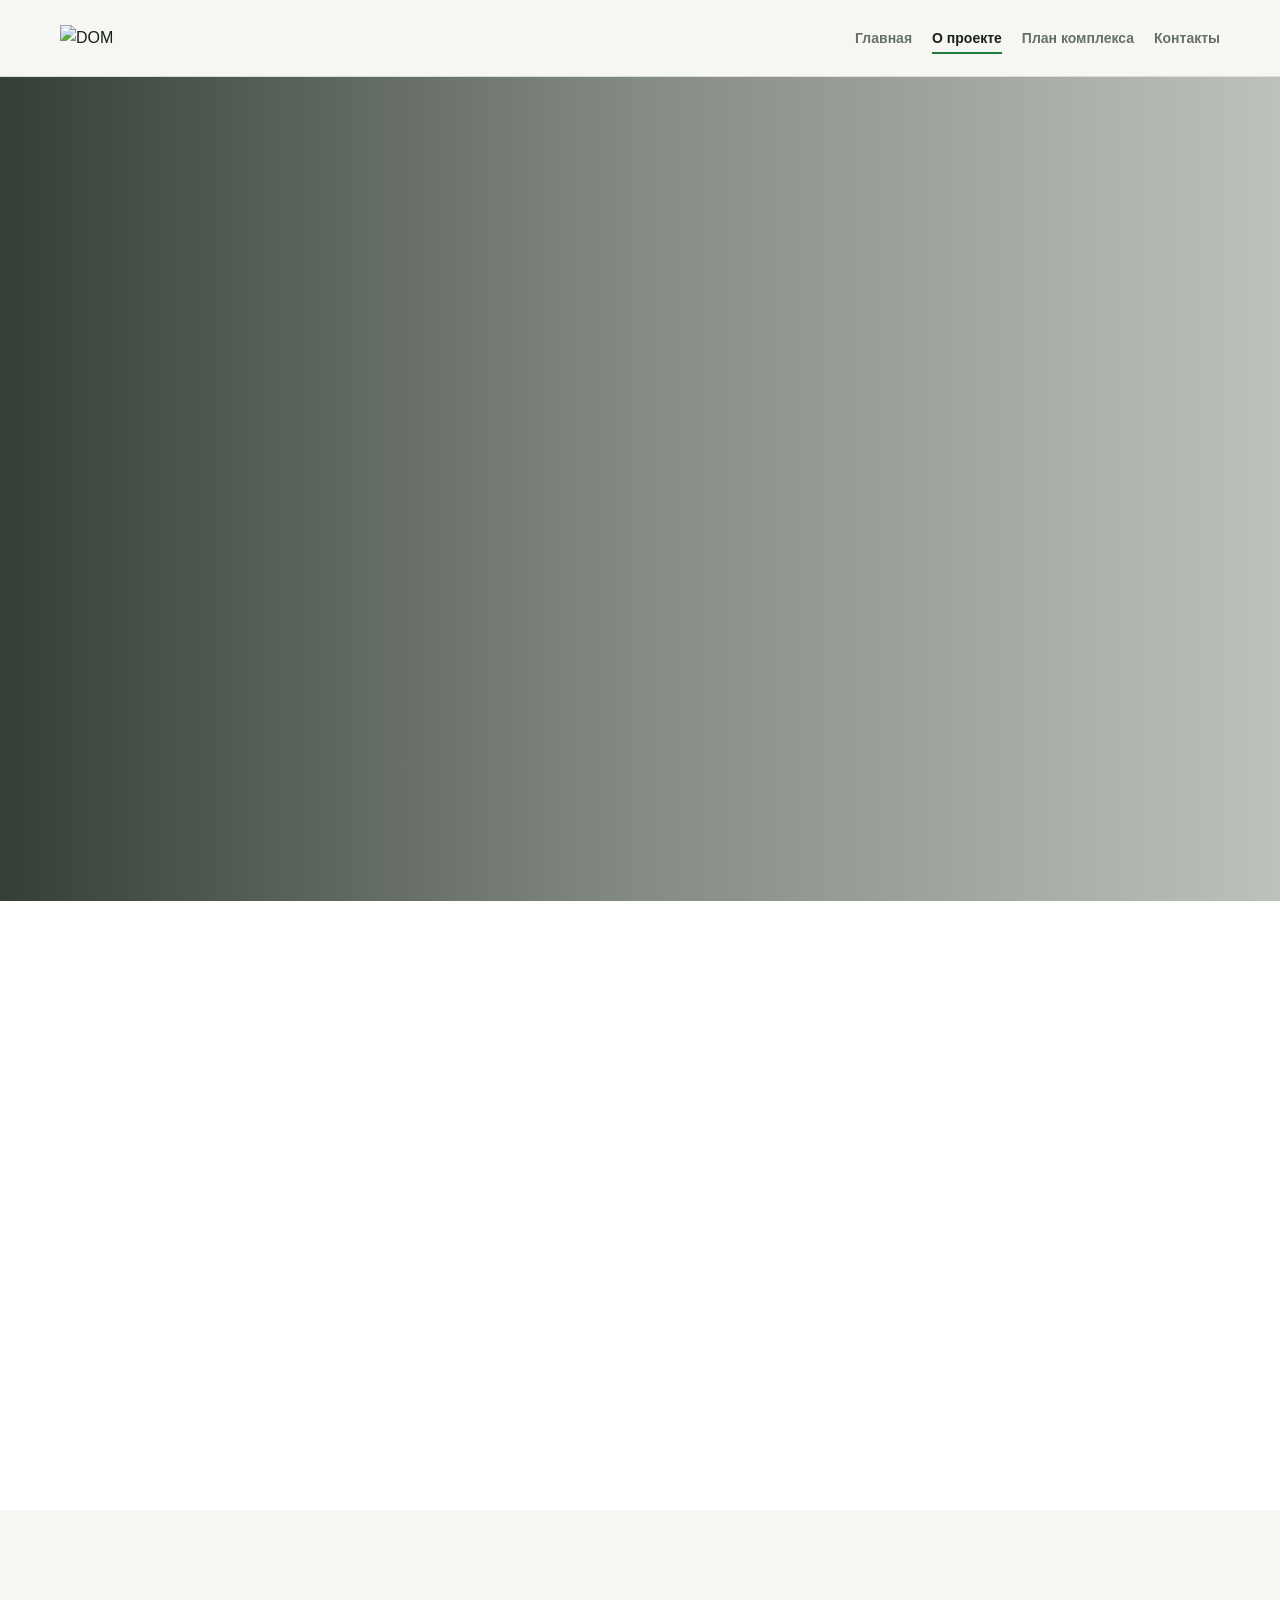
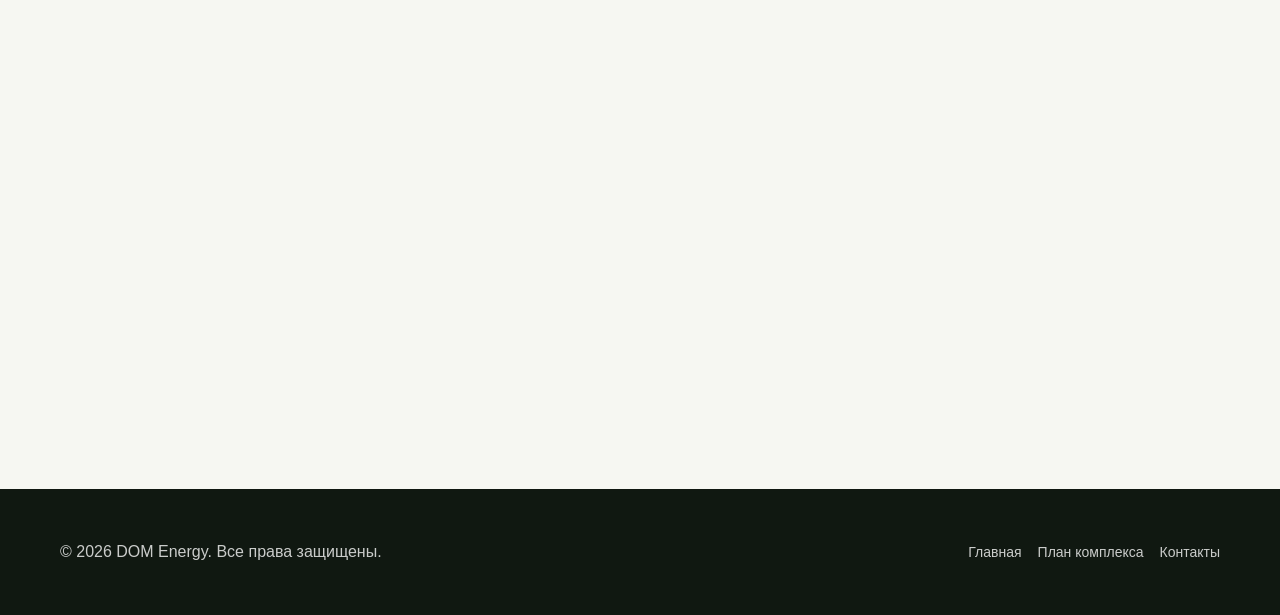
==== about.html @ fd67363a "Improve mobile layout and Fornovo branding" ====
<!DOCTYPE html>
<html lang="ru">
<head>
  <meta charset="UTF-8">
  <meta name="viewport" content="width=device-width, initial-scale=1.0">
  <title>О проекте | DOM Energy</title>
  <meta name="description" content="О проекте DOM Energy: многофункциональный придорожный комплекс с автомобильной газонаполнительной компрессорной станцией.">
  <meta name="keywords" content="DOM Energy, о проекте, АГНКС, дорожная инфраструктура, экологичный комплекс">
  <link rel="icon" href="favicon.ico" sizes="any">
  <link rel="icon" type="image/png" sizes="32x32" href="assets/images/favicon-32.png">
  <link rel="apple-touch-icon" sizes="180x180" href="assets/images/favicon-180.png">
  <link rel="stylesheet" href="css/style.css">
</head>
<body>
  <header class="site-header">
    <div class="container header-inner">
      <a class="logo" href="index.html" aria-label="DOM Energy"><img src="assets/images/dom-logo.png" alt="DOM"></a>
      <nav class="site-nav" aria-label="Основное меню"><ul class="nav-list"><li><a class="nav-link" href="index.html">Главная</a></li><li><a class="nav-link active" href="about.html">О проекте</a></li><li><a class="nav-link" href="plan.html">План комплекса</a></li><li><a class="nav-link" href="index.html#contacts">Контакты</a></li></ul></nav>
      <button class="burger" type="button" aria-label="Открыть меню" aria-expanded="false"><span></span><span></span><span></span></button>
    </div>
  </header>
  <main>
    <section class="hero about-hero" style="--hero-image: url('../assets/images/about-hero-dom.jpg');">
      <div class="container hero-content reveal">
        <p class="eyebrow">О проекте</p>
        <h1>Инфраструктура для экологичных и комфортных поездок</h1>
      </div>
    </section>
    <section class="section section-alt">
      <div class="container feature">
        <div class="reveal">
          <h2>Многофункциональный придорожный комплекс с АГНКС</h2>
          <p class="lead">Многофункциональный придорожный комплекс с автомобильной газонаполнительной компрессорной станцией предлагает современные и экологически чистые решения для автомобилистов. Расположенный на стратегическом маршруте, проект поддерживает развитие инфраструктуры и локального бизнеса.</p>
          <div class="section-actions">
            <a class="btn btn-primary" href="index.html#contacts">Связаться</a>
            <a class="btn btn-outline" href="plan.html">План комплекса</a>
          </div>
        </div>
        <div class="feature-media reveal">
          <img src="assets/images/about-project-detail.jpg" alt="Навес и архитектура комплекса DOM Energy">
        </div>
      </div>
    </section>
    <section class="section">
      <div class="container">
        <div class="section-head reveal"><div><p class="eyebrow">Преимущества</p><h2>Комплекс создан вокруг потребностей дороги</h2></div><p>Остановка должна быть понятной, безопасной и полезной для водителя, пассажиров и местного бизнеса.</p></div>
        <div class="grid grid-3">
          <article class="card service-card reveal"><div class="service-icon">ECO</div><h3>Экологичность</h3><p>АГНКС и зарядная станция поддерживают более чистые виды транспорта.</p></article>
          <article class="card service-card reveal"><div class="service-icon">NET</div><h3>Сетевой партнер</h3><p>Заправки покрывают маршрут от Узбекистана до России и упрощают работу через одного контрагента.</p></article>
          <article class="card service-card fornovo-card reveal"><div class="fornovo-brand"><img src="assets/images/fornovo-gas-logo.svg" alt="Fornovo Gas"><span class="italy-flag" aria-label="Флаг Италии" role="img"></span></div><h3>Fornovo Gas</h3><p>Оборудование итальянского производства надежно держит давление и рассчитано на стабильную эксплуатацию.</p></article>
        </div>
      </div>
    </section>
  </main>
  <footer class="site-footer"><div class="container footer-inner"><p>© 2026 DOM Energy. Все права защищены.</p><div class="footer-links"><a href="index.html">Главная</a><a href="plan.html">План комплекса</a><a href="index.html#contacts">Контакты</a></div></div></footer>
  <script src="js/main.js"></script>
</body>
</html>
---- css/style.css ----
:root {
  --bg: #f6f7f2;
  --surface: #ffffff;
  --surface-soft: #eef4ec;
  --text: #172019;
  --muted: #657167;
  --brand: #1f7a3d;
  --brand-dark: #12562a;
  --accent: #d7a84d;
  --line: rgba(23, 32, 25, 0.12);
  --shadow: 0 18px 46px rgba(15, 38, 22, 0.12);
  --radius: 8px;
}

* {
  box-sizing: border-box;
}

html {
  width: 100%;
  margin: 0;
  padding: 0;
  scroll-behavior: smooth;
  overflow-x: clip;
}

body {
  width: 100%;
  margin: 0;
  padding: 0;
  font-family: Arial, Helvetica, sans-serif;
  color: var(--text);
  background: var(--bg);
  line-height: 1.6;
  overflow-x: clip;
}

img {
  display: block;
  width: 100%;
  height: auto;
}

a {
  color: inherit;
  text-decoration: none;
}

.container {
  width: min(1160px, calc(100% - 32px));
  margin: 0 auto;
}

.site-header {
  position: sticky;
  top: 0;
  z-index: 50;
  margin: 0;
  background: rgba(246, 247, 242, 0.92);
  border-bottom: 1px solid var(--line);
  backdrop-filter: blur(14px);
}

.header-inner {
  display: flex;
  align-items: center;
  justify-content: space-between;
  min-height: 76px;
  gap: 24px;
}

.logo {
  display: inline-flex;
  align-items: center;
  flex: 0 0 auto;
}

.logo img {
  width: 156px;
  height: auto;
  max-height: 54px;
  object-fit: contain;
}

.nav-list {
  display: flex;
  align-items: center;
  gap: 20px;
  margin: 0;
  padding: 0;
  list-style: none;
  font-size: 14px;
  font-weight: 700;
}

.nav-link {
  position: relative;
  padding: 8px 0;
  color: var(--muted);
  transition: color 0.2s ease;
}

.mobile-br {
  display: none;
}

.mobile-hyphen {
  display: none;
}

.nav-link::after {
  position: absolute;
  right: 0;
  bottom: 0;
  left: 0;
  height: 2px;
  content: "";
  background: var(--brand);
  transform: scaleX(0);
  transform-origin: left;
  transition: transform 0.2s ease;
}

.nav-link:hover,
.nav-link.active {
  color: var(--text);
}

.nav-link:hover::after,
.nav-link.active::after {
  transform: scaleX(1);
}

.burger {
  display: none;
  width: 44px;
  height: 44px;
  padding: 0;
  border: 1px solid var(--line);
  border-radius: var(--radius);
  background: var(--surface);
  cursor: pointer;
}

.burger span {
  display: block;
  width: 20px;
  height: 2px;
  margin: 5px auto;
  background: var(--text);
  transition: transform 0.2s ease, opacity 0.2s ease;
}

.burger.is-open span:nth-child(1) {
  transform: translateY(7px) rotate(45deg);
}

.burger.is-open span:nth-child(2) {
  opacity: 0;
}

.burger.is-open span:nth-child(3) {
  transform: translateY(-7px) rotate(-45deg);
}

.hero {
  position: relative;
  display: grid;
  align-items: end;
  min-height: calc(100vh - 76px);
  padding: 110px 0 72px;
  color: #fff;
  background-image: linear-gradient(90deg, rgba(9, 22, 13, 0.82), rgba(9, 22, 13, 0.48), rgba(9, 22, 13, 0.24)), var(--hero-image);
  background-position: center;
  background-size: cover;
}

.page-hero {
  min-height: 430px;
}

.about-hero {
  align-items: center;
  padding-top: 72px;
  padding-bottom: 72px;
}

.hero-content {
  max-width: none;
}

.hero-content h1,
.hero-content .hero-text {
  max-width: 880px;
}

.eyebrow {
  display: inline-flex;
  align-items: center;
  gap: 10px;
  margin: 0 0 18px;
  color: #f1d38d;
  font-size: 13px;
  font-weight: 800;
  text-transform: uppercase;
}

.eyebrow::before {
  width: 38px;
  height: 2px;
  content: "";
  background: currentColor;
}

h1,
h2,
h3 {
  margin: 0;
  line-height: 1.12;
}

h1 {
  max-width: 880px;
  font-size: clamp(40px, 7vw, 82px);
}

h2 {
  font-size: clamp(30px, 4vw, 44px);
}

h3 {
  font-size: 22px;
}

.hero-text {
  max-width: 660px;
  margin: 22px 0 0;
  color: rgba(255, 255, 255, 0.86);
  font-size: clamp(17px, 2vw, 21px);
}

.hero-actions,
.section-actions {
  display: flex;
  flex-wrap: wrap;
  gap: 14px;
  margin-top: 34px;
}

.btn {
  display: inline-flex;
  align-items: center;
  justify-content: center;
  min-height: 48px;
  padding: 13px 22px;
  border: 1px solid transparent;
  border-radius: var(--radius);
  font-weight: 800;
  transition: transform 0.2s ease, box-shadow 0.2s ease, background 0.2s ease;
}

.btn:hover {
  transform: translateY(-2px);
  box-shadow: 0 12px 24px rgba(15, 38, 22, 0.16);
}

.btn-primary {
  color: #fff;
  background: var(--brand);
}

.btn-primary:hover {
  background: var(--brand-dark);
}

.btn-light {
  color: var(--text);
  background: #fff;
}

.btn-outline {
  color: var(--text);
  border-color: var(--line);
  background: transparent;
}

.section {
  padding: 86px 0;
}

.section-alt {
  background: var(--surface);
}

.section-head {
  display: flex;
  align-items: end;
  justify-content: space-between;
  gap: 28px;
  margin-bottom: 36px;
}

.section-head p {
  max-width: 520px;
  margin: 0;
  color: var(--muted);
}

.lead {
  max-width: 760px;
  color: var(--muted);
  font-size: 19px;
}

.grid {
  display: grid;
  gap: 22px;
}

.grid-2 {
  grid-template-columns: repeat(2, minmax(0, 1fr));
}

.grid-3 {
  grid-template-columns: repeat(3, minmax(0, 1fr));
}

.grid-4 {
  grid-template-columns: repeat(4, minmax(0, 1fr));
}

.card {
  overflow: hidden;
  border: 1px solid var(--line);
  border-radius: var(--radius);
  background: var(--surface);
  box-shadow: 0 10px 30px rgba(15, 38, 22, 0.06);
  transition: transform 0.2s ease, box-shadow 0.2s ease, border-color 0.2s ease;
}

.card:hover {
  border-color: rgba(31, 122, 61, 0.3);
  box-shadow: var(--shadow);
  transform: translateY(-4px);
}

.service-card {
  padding: 24px;
}

.service-icon {
  display: grid;
  place-items: center;
  width: 48px;
  height: 48px;
  margin-bottom: 18px;
  color: var(--brand-dark);
  border-radius: 50%;
  background: var(--surface-soft);
  font-weight: 900;
}

.service-icon svg {
  width: 24px;
  height: 24px;
  fill: none;
  stroke: currentColor;
  stroke-width: 2;
  stroke-linecap: round;
  stroke-linejoin: round;
}

.fornovo-brand {
  display: flex;
  align-items: center;
  justify-content: space-between;
  gap: 18px;
  min-height: 64px;
  margin-bottom: 18px;
}

.fornovo-brand img {
  width: min(230px, calc(100% - 74px));
  height: auto;
}

.italy-flag {
  flex: 0 0 56px;
  width: 56px;
  height: 38px;
  overflow: hidden;
  border: 1px solid var(--line);
  border-radius: 4px;
  background: linear-gradient(90deg, #009246 0 33.333%, #fff 33.333% 66.666%, #ce2b37 66.666%);
  box-shadow: 0 5px 12px rgba(15, 38, 22, 0.1);
}

.service-card--pending {
  color: #6e746d;
  background: #f0f1ed;
  filter: grayscale(1);
}

.service-card--pending .service-icon {
  color: #777d76;
  background: #e1e3de;
}

.service-card--pending h3,
.service-card--pending p {
  color: #777d76;
}

.service-status {
  display: inline-flex;
  margin-top: 16px;
  padding: 6px 10px;
  color: #6a6f69;
  border: 1px solid rgba(106, 111, 105, 0.22);
  border-radius: 999px;
  background: rgba(255, 255, 255, 0.48);
  font-size: 12px;
  font-weight: 800;
}

.service-card p,
.info-card p,
.stat-card p {
  margin: 12px 0 0;
  color: var(--muted);
}

.image-card img {
  height: 260px;
  object-fit: cover;
}

.image-card figcaption {
  padding: 16px 18px;
  font-weight: 800;
}

.gallery-page {
  min-height: calc(100vh - 76px);
  padding: 96px 0;
  background: var(--bg);
}

.gallery-title {
  max-width: 760px;
  margin-bottom: 42px;
}

.gallery-title h1 {
  color: var(--text);
  font-size: clamp(64px, 13vw, 168px);
  letter-spacing: 0;
}

.gallery-title p:not(.eyebrow) {
  max-width: 680px;
  margin: 18px 0 0;
  color: var(--muted);
  font-size: 20px;
}

.gallery-layout {
  display: grid;
  grid-template-columns: repeat(4, minmax(0, 1fr));
  grid-auto-rows: 260px;
  gap: 18px;
}

.gallery-tile {
  position: relative;
  min-height: 260px;
  margin: 0;
  overflow: hidden;
  border-radius: var(--radius);
  background: #101811;
  box-shadow: var(--shadow);
}

.gallery-tile-large {
  grid-column: span 2;
  grid-row: span 2;
}

.gallery-tile-wide {
  grid-column: span 2;
}

.gallery-tile img {
  width: 100%;
  height: 100%;
  object-fit: cover;
  transition: transform 0.45s ease;
}

.gallery-tile::after {
  position: absolute;
  inset: 0;
  content: "";
  background: linear-gradient(180deg, rgba(16, 24, 17, 0.05), rgba(16, 24, 17, 0.74));
}

.gallery-tile:hover img {
  transform: scale(1.04);
}

.gallery-tile figcaption {
  position: absolute;
  right: 20px;
  bottom: 18px;
  left: 20px;
  z-index: 1;
  color: #fff;
}

.gallery-tile figcaption span {
  display: block;
  color: #f1d38d;
  font-size: 12px;
  font-weight: 900;
  text-transform: uppercase;
}

.gallery-tile figcaption strong {
  display: block;
  margin-top: 4px;
  font-size: 22px;
  line-height: 1.2;
}

.route-map-grid {
  display: grid;
  grid-template-columns: repeat(2, minmax(0, 1fr));
  gap: 22px;
  margin-bottom: 28px;
}

.route-map img {
  width: 100%;
  height: auto;
  object-fit: initial;
  cursor: zoom-in;
}

.route-map:hover img {
  opacity: 0.92;
}

.lightbox {
  position: fixed;
  inset: 0;
  z-index: 100;
  display: none;
  align-items: center;
  justify-content: center;
  padding: 28px;
  background: rgba(10, 16, 12, 0.86);
}

.lightbox.is-open {
  display: flex;
}

.lightbox img {
  width: auto;
  max-width: min(96vw, 1500px);
  max-height: 88vh;
  border-radius: var(--radius);
  background: #fff;
  box-shadow: 0 24px 70px rgba(0, 0, 0, 0.38);
  object-fit: contain;
}

.lightbox-close {
  position: absolute;
  top: 18px;
  right: 18px;
  display: grid;
  place-items: center;
  width: 46px;
  height: 46px;
  color: var(--text);
  border: 0;
  border-radius: 50%;
  background: #fff;
  font-size: 28px;
  line-height: 1;
  cursor: pointer;
}

.route-benefits {
  display: grid;
  grid-template-columns: repeat(4, minmax(0, 1fr));
  gap: 18px;
}

.route-benefit {
  padding: 22px;
}

.route-benefit strong {
  display: block;
  color: var(--brand);
  font-size: 30px;
  line-height: 1.1;
}

.route-benefit span {
  display: block;
  margin-top: 10px;
  color: var(--muted);
}

.station-location-layout {
  display: grid;
  grid-template-columns: minmax(0, 1.35fr) minmax(300px, 0.65fr);
  gap: 22px;
  align-items: start;
  margin-bottom: 28px;
}

.station-location-map {
  margin: 0;
  line-height: 0;
}

.station-location-map img {
  display: block;
  width: 100%;
  height: auto;
  min-height: 0;
  object-fit: initial;
  cursor: zoom-in;
}

.station-location-qr {
  display: grid;
  grid-template-columns: 1fr;
  grid-template-rows: repeat(2, minmax(0, 1fr));
  gap: 18px;
  min-height: 0;
  overflow: hidden;
}

.station-location-qr .qr-card {
  display: flex;
  align-items: center;
  justify-content: center;
  flex-direction: column;
  min-height: 0;
  padding: 10px;
}

.station-location-qr .qr-card img {
  width: auto;
  height: min(60%, 130px);
  max-width: 80%;
  object-fit: contain;
}

.station-location-qr .qr-card h3 {
  margin-top: 6px;
  font-size: 16px;
}

.station-location-qr .qr-card p {
  margin-top: 2px;
  font-size: 12px;
}

.feature {
  display: grid;
  grid-template-columns: minmax(0, 1fr) minmax(320px, 0.9fr);
  gap: 42px;
  align-items: center;
}

.feature-media {
  overflow: hidden;
  border-radius: var(--radius);
  box-shadow: var(--shadow);
}

.video-frame {
  position: relative;
  overflow: hidden;
  border: 1px solid var(--line);
  border-radius: var(--radius);
  background: #101811;
  box-shadow: var(--shadow);
}

.video-frame video {
  display: block;
  width: 100%;
  max-height: 680px;
  aspect-ratio: 16 / 9;
  background: #101811;
  object-fit: contain;
}

.video-play-button {
  position: absolute;
  top: 50%;
  left: 50%;
  display: grid;
  place-items: center;
  width: 82px;
  height: 82px;
  padding: 0;
  color: #fff;
  border: 2px solid rgba(255, 255, 255, 0.86);
  border-radius: 50%;
  background: rgba(18, 86, 42, 0.88);
  box-shadow: 0 14px 36px rgba(0, 0, 0, 0.28);
  cursor: pointer;
  transform: translate(-50%, -50%);
  transition: opacity 0.2s ease, transform 0.2s ease, background 0.2s ease;
}

.video-play-button:hover {
  background: var(--brand);
  transform: translate(-50%, -50%) scale(1.06);
}

.video-play-button.is-hidden {
  pointer-events: none;
  opacity: 0;
}

.video-play-button svg {
  display: block;
  width: 36px;
  height: 36px;
  margin: 0;
  fill: currentColor;
}

.feature-list {
  display: grid;
  gap: 14px;
  margin: 26px 0 0;
  padding: 0;
  list-style: none;
}

.feature-list li {
  padding: 14px 16px;
  border-left: 4px solid var(--brand);
  background: var(--surface-soft);
}

.stat-card {
  padding: 28px;
  background: var(--surface);
}

.stat-value {
  color: var(--brand);
  font-size: clamp(34px, 5vw, 54px);
  font-weight: 900;
  line-height: 1;
}

.plan-layout {
  display: grid;
  grid-template-columns: minmax(0, 1.2fr) minmax(280px, 0.8fr);
  gap: 28px;
  align-items: start;
}

.plan-section-title {
  margin-bottom: 34px;
}

.plan-image {
  overflow: hidden;
  border-radius: var(--radius);
  background: #fff;
  box-shadow: var(--shadow);
  line-height: 0;
}

.plan-image img {
  display: block;
  width: 100%;
  height: auto;
  cursor: zoom-in;
}

.plan-zone-panel {
  padding: 28px 32px;
  border: 1px solid var(--line);
  border-radius: var(--radius);
  background: var(--surface);
  box-shadow: 0 10px 30px rgba(15, 38, 22, 0.06);
}

.plan-zone-panel h3 {
  margin-bottom: 12px;
  font-size: 28px;
}

.plan-list {
  margin: 0;
  padding: 0;
  list-style: none;
}

.plan-list li {
  display: flex;
  gap: 12px;
  padding: 14px 0;
  border-bottom: 1px solid var(--line);
}

.plan-number {
  display: grid;
  flex: 0 0 32px;
  place-items: center;
  width: 32px;
  height: 32px;
  color: #fff;
  border-radius: 50%;
  background: var(--brand);
  font-size: 13px;
  font-weight: 900;
}

.plan-number--yellow {
  color: #172019;
  background: #d0aa5c;
}

.plan-number--red {
  background: #ab3f45;
}

.plan-number--blue {
  color: #172019;
  background: #a1b7bf;
}

.plan-number--black {
  background: #172019;
}

.contact-box {
  display: grid;
  grid-template-columns: minmax(0, 0.95fr) minmax(280px, 1.05fr);
  gap: 28px;
  align-items: stretch;
}

.contact-panel {
  padding: 30px;
  color: #fff;
  border-radius: var(--radius);
  background: var(--brand-dark);
}

.contact-panel a {
  display: flex;
  align-items: center;
  gap: 12px;
  margin-top: 14px;
  color: #fff;
  font-size: 22px;
  font-weight: 900;
  overflow-wrap: anywhere;
}

.contact-panel a svg {
  flex: 0 0 22px;
  width: 22px;
  height: 22px;
  fill: none;
  stroke: currentColor;
  stroke-width: 2;
  stroke-linecap: round;
  stroke-linejoin: round;
}

.contact-note {
  padding: 30px;
  border: 1px solid var(--line);
  border-radius: var(--radius);
  background: var(--surface);
}

.qr-grid {
  display: grid;
  grid-template-columns: repeat(2, minmax(0, 1fr));
  gap: 18px;
}

.qr-card {
  padding: 18px;
  border: 1px solid var(--line);
  border-radius: var(--radius);
  background: var(--surface);
  text-align: center;
}

.qr-card img {
  width: min(100%, 220px);
  margin: 0 auto;
}

.qr-card h3 {
  margin-top: 14px;
  font-size: 18px;
}

.qr-card p {
  margin: 6px 0 0;
  color: var(--muted);
  font-size: 14px;
}

.site-footer {
  padding: 34px 0;
  color: rgba(255, 255, 255, 0.78);
  background: #101811;
}

.footer-inner {
  display: flex;
  align-items: center;
  justify-content: space-between;
  gap: 20px;
}

.footer-links {
  display: flex;
  flex-wrap: wrap;
  gap: 16px;
  font-size: 14px;
}

.footer-links a:hover {
  color: #fff;
}

.reveal {
  opacity: 0;
  transform: translateY(22px);
  transition: opacity 0.6s ease, transform 0.6s ease;
}

.reveal.is-visible {
  opacity: 1;
  transform: translateY(0);
}

.not-found {
  display: grid;
  place-items: center;
  min-height: calc(100vh - 76px);
  padding: 80px 0;
  text-align: center;
}

.not-found h1 {
  margin-bottom: 18px;
  color: var(--brand);
  font-size: clamp(78px, 18vw, 170px);
}

.not-found p {
  max-width: 560px;
  margin: 0 auto;
  color: var(--muted);
  font-size: 19px;
}

@media (max-width: 980px) {
  .burger {
    display: block;
  }

  .site-nav {
    position: fixed;
    top: 76px;
    right: 0;
    left: 0;
    padding: 18px 16px 22px;
    border-bottom: 1px solid var(--line);
    background: var(--surface);
    transform: translateY(-130%);
    visibility: hidden;
    opacity: 0;
    pointer-events: none;
    transition: transform 0.24s ease, opacity 0.18s ease, visibility 0s linear 0.24s;
  }

  .site-nav.is-open {
    transform: translateY(0);
    visibility: visible;
    opacity: 1;
    pointer-events: auto;
    transition-delay: 0s;
  }

  .nav-list {
    display: grid;
    gap: 8px;
  }

  .nav-link {
    display: block;
    padding: 11px 0;
  }

  .grid-3,
  .grid-4,
  .feature,
  .plan-layout,
  .contact-box,
  .route-map-grid,
  .route-benefits,
  .station-location-layout {
    grid-template-columns: 1fr;
  }

  .route-benefits {
    grid-template-columns: repeat(2, minmax(0, 1fr));
  }

  .gallery-layout {
    grid-template-columns: repeat(2, minmax(0, 1fr));
  }

  .grid-4 {
    grid-template-columns: repeat(2, minmax(0, 1fr));
  }

  .section-head {
    align-items: start;
    flex-direction: column;
  }
}

@media (max-width: 680px) {
  .container {
    width: min(calc(100% - 24px), 1160px);
  }

  .mobile-br {
    display: block;
  }

  .mobile-hyphen {
    display: inline;
  }


  .header-inner {
    min-height: 64px;
  }

  .logo img {
    width: 124px;
    max-height: 42px;
  }

  .site-nav {
    top: 64px;
  }

  .hero {
    min-height: 620px;
    padding: 86px 0 48px;
  }

  .home-hero {
    align-items: center;
    min-height: calc(100svh - 64px);
    padding: 32px 0;
    background-position: 58% center;
  }

  .home-hero .hero-content {
    max-width: 100%;
    margin-top: -88px;
  }

  .home-hero h1 {
    max-width: 100%;
    font-size: 38px;
    overflow-wrap: normal;
  }

  .home-hero .hero-text {
    max-width: 100%;
    margin-top: 18px;
    font-size: 17px;
    line-height: 1.5;
  }

  .home-hero .eyebrow {
    margin-bottom: 14px;
  }

  .hero:not(.home-hero) {
    align-items: center;
    min-height: calc(100svh - 64px);
    padding: 32px 0;
  }

  .hero:not(.home-hero) .hero-content {
    margin-top: -120px;
  }

  .page-hero {
    min-height: 360px;
  }

  .section {
    padding: 62px 0;
  }

  .grid-2,
  .grid-4 {
    grid-template-columns: 1fr;
  }

  .qr-grid {
    grid-template-columns: 1fr;
  }

  .station-location-qr {
    grid-template-columns: 1fr;
    grid-template-rows: none;
    height: auto !important;
    overflow: visible;
  }

  .station-location-qr .qr-card {
    padding: 18px;
  }

  .station-location-qr .qr-card img {
    width: min(70%, 180px);
    height: auto;
  }

  .route-benefits {
    grid-template-columns: 1fr;
  }

  .gallery-page {
    padding: 66px 0;
  }

  .gallery-layout {
    grid-template-columns: 1fr;
    grid-auto-rows: 250px;
  }

  .gallery-tile-large,
  .gallery-tile-wide {
    grid-column: auto;
    grid-row: auto;
  }

  .hero-actions,
  .section-actions {
    align-items: stretch;
    flex-direction: column;
  }

  .btn {
    width: 100%;
  }

  .footer-inner {
    align-items: start;
    flex-direction: column;
  }
}

@media (max-width: 390px) {
  .home-hero h1 {
    font-size: 29px;
  }
}
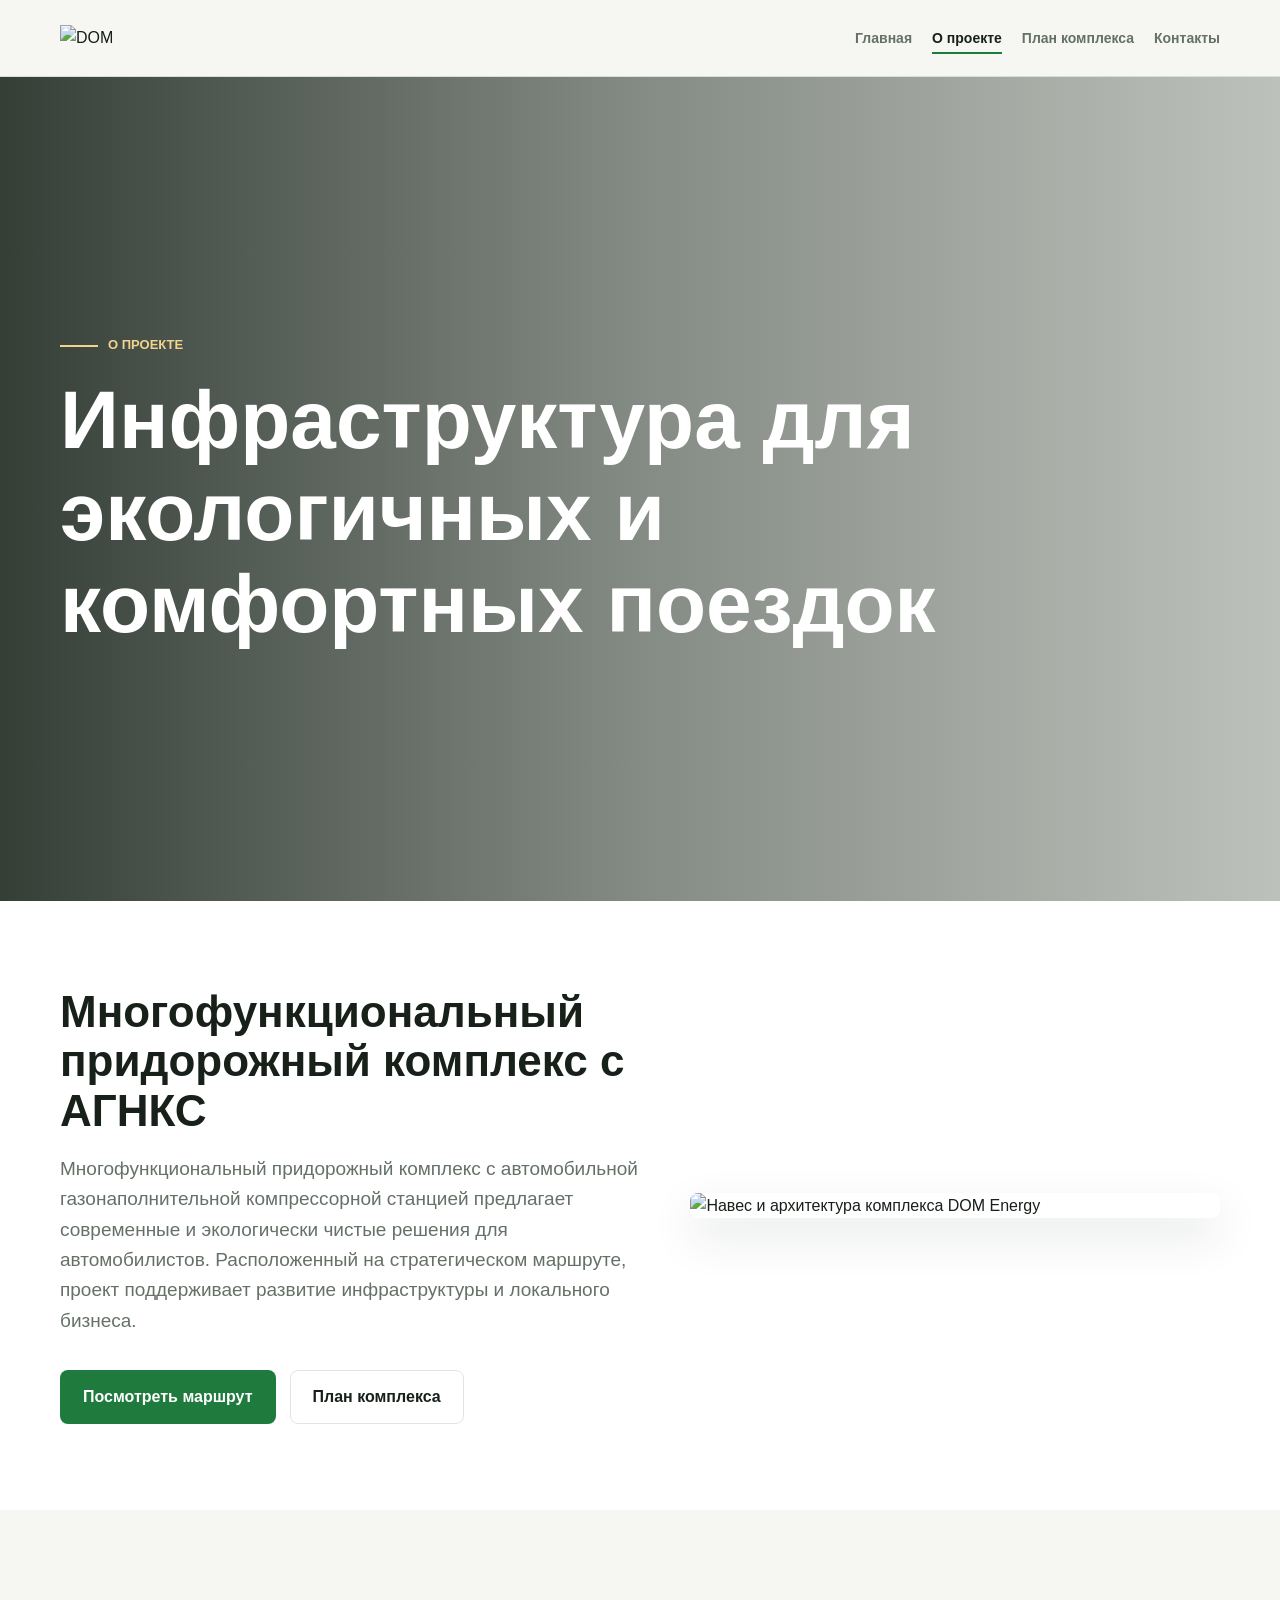
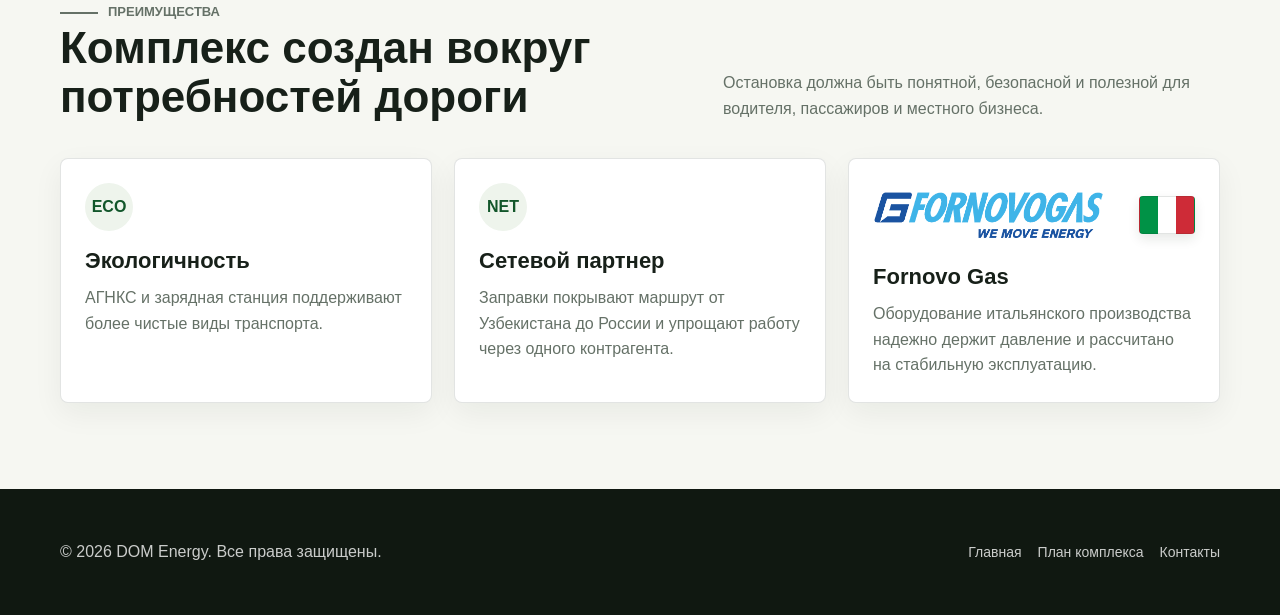
==== commit afc8f7de: "Update Fornovo Gas logo" ====
--- a/about.html
+++ b/about.html
@@ -32,7 +32,7 @@
           <h2>Многофункциональный придорожный комплекс с АГНКС</h2>
           <p class="lead">Многофункциональный придорожный комплекс с автомобильной газонаполнительной компрессорной станцией предлагает современные и экологически чистые решения для автомобилистов. Расположенный на стратегическом маршруте, проект поддерживает развитие инфраструктуры и локального бизнеса.</p>
           <div class="section-actions">
-            <a class="btn btn-primary" href="index.html#contacts">Связаться</a>
+            <a class="btn btn-primary" href="https://yandex.kz/maps/?l=sat%2Cskl&amp;ll=69.679462%2C48.228951&amp;mode=usermaps&amp;source=constructorLink&amp;um=constructor%3Add75e67c82feb4b6790c276343f9a0adabf90b394c33e07c83ea344fcc269976&amp;z=5" target="_blank" rel="noopener noreferrer">Посмотреть маршрут</a>
             <a class="btn btn-outline" href="plan.html">План комплекса</a>
           </div>
         </div>
@@ -47,7 +47,7 @@
         <div class="grid grid-3">
           <article class="card service-card reveal"><div class="service-icon">ECO</div><h3>Экологичность</h3><p>АГНКС и зарядная станция поддерживают более чистые виды транспорта.</p></article>
           <article class="card service-card reveal"><div class="service-icon">NET</div><h3>Сетевой партнер</h3><p>Заправки покрывают маршрут от Узбекистана до России и упрощают работу через одного контрагента.</p></article>
-          <article class="card service-card fornovo-card reveal"><div class="fornovo-brand"><img src="assets/images/fornovo-gas-logo.svg" alt="Fornovo Gas"><span class="italy-flag" aria-label="Флаг Италии" role="img"></span></div><h3>Fornovo Gas</h3><p>Оборудование итальянского производства надежно держит давление и рассчитано на стабильную эксплуатацию.</p></article>
+          <article class="card service-card fornovo-card reveal"><div class="fornovo-brand"><img src="assets/images/fornovo-gas-logo.png" alt="Fornovo Gas"><span class="italy-flag" aria-label="Флаг Италии" role="img"></span></div><h3>Fornovo Gas</h3><p>Оборудование итальянского производства надежно держит давление и рассчитано на стабильную эксплуатацию.</p></article>
         </div>
       </div>
     </section>
--- a/css/style.css
+++ b/css/style.css
@@ -100,14 +100,6 @@
   transition: color 0.2s ease;
 }
 
-.mobile-br {
-  display: none;
-}
-
-.mobile-hyphen {
-  display: none;
-}
-
 .nav-link::after {
   position: absolute;
   right: 0;
@@ -189,6 +181,10 @@
   max-width: none;
 }
 
+.home-hero {
+  align-items: center;
+}
+
 .hero-content h1,
 .hero-content .hero-text {
   max-width: 880px;
@@ -694,9 +690,11 @@
   box-shadow: var(--shadow);
 }
 
-.video-frame video {
+.video-frame video,
+.video-frame iframe {
   display: block;
   width: 100%;
+  border: 0;
   max-height: 680px;
   aspect-ratio: 16 / 9;
   background: #101811;
@@ -773,6 +771,10 @@
   align-items: start;
 }
 
+.plan-layout--full {
+  display: block;
+}
+
 .plan-section-title {
   margin-bottom: 34px;
 }
@@ -846,7 +848,7 @@
 }
 
 .plan-number--black {
-  background: #172019;
+  background: #000;
 }
 
 .contact-box {
@@ -1050,14 +1052,6 @@
     width: min(calc(100% - 24px), 1160px);
   }
 
-  .mobile-br {
-    display: block;
-  }
-
-  .mobile-hyphen {
-    display: inline;
-  }
-
 
   .header-inner {
     min-height: 64px;
@@ -1086,7 +1080,8 @@
 
   .home-hero .hero-content {
     max-width: 100%;
-    margin-top: -88px;
+    margin-top: 0;
+    margin-bottom: 0;
   }
 
   .home-hero h1 {
@@ -1103,7 +1098,13 @@
   }
 
   .home-hero .eyebrow {
+    max-width: 100%;
     margin-bottom: 14px;
+    line-height: 1.4;
+  }
+
+  .home-hero .eyebrow::before {
+    flex: 0 0 38px;
   }
 
   .hero:not(.home-hero) {
